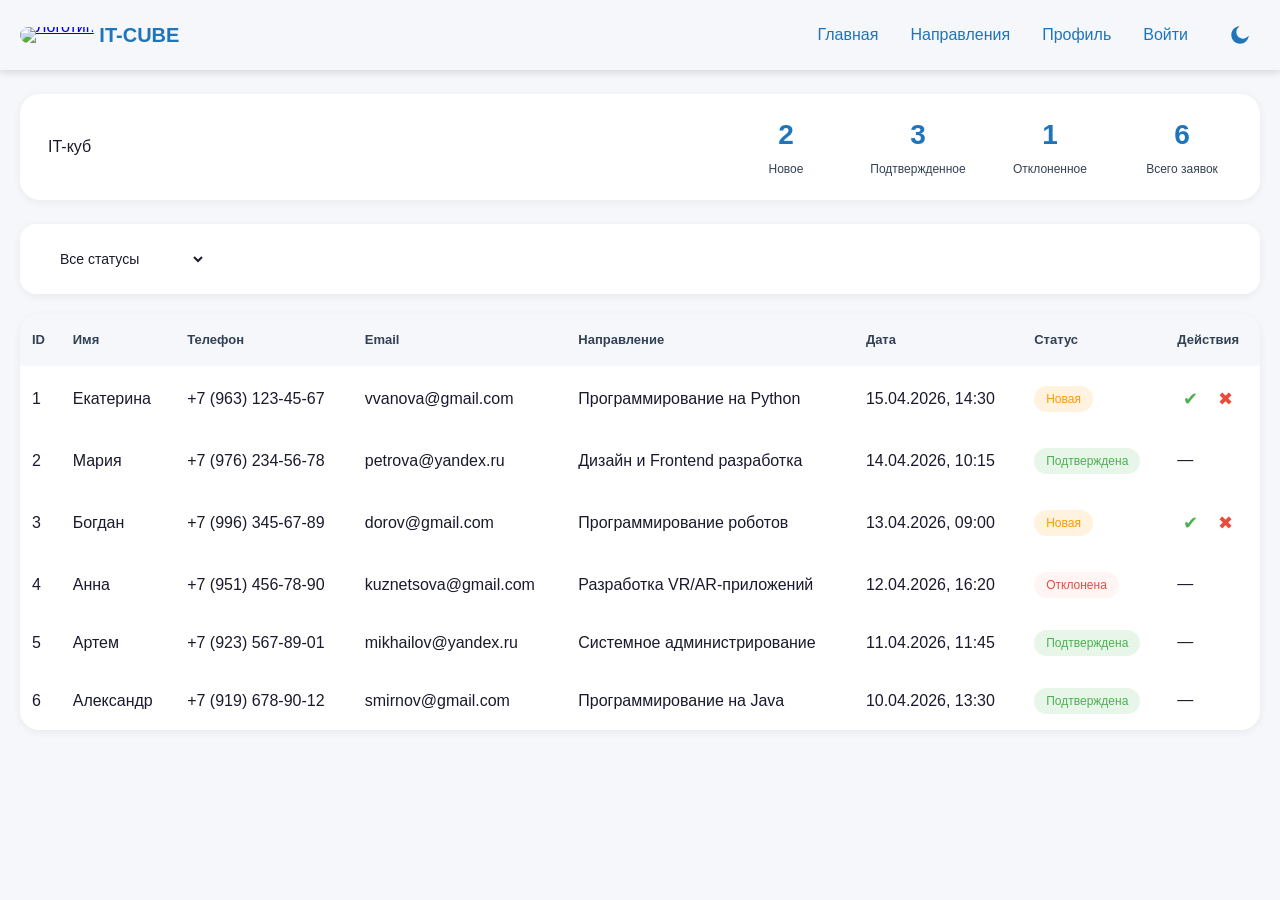
==== admin.html @ c3c3dd86 "Add files via upload" ====
<!DOCTYPE html>
<html lang="ru">

<head>
    <meta charset="UTF-8">
    <meta name="viewport" content="width=device-width, initial-scale=1.0, viewport-fit=cover">
    <title>IT-куб</title>
    <link rel="stylesheet" href="css/styles.css">
</head>

<body>
    <!-- шапка -->
    <header class="header">
        <div class="container">
            <div class="logo">
                <a href="index.html"><img src="https://itcube24.ru/static/assets/img/logo-it.png" alt="Логотип"></a>
                <span>IT-CUBE</span>
            </div>
            <nav class="nav">
                <a href="index.html" class="active">Главная</a>
                <a href="directions.html">Направления</a>
                <a href="profile.html">Профиль</a>
                <a href="login.html">Войти</a>
                <button class="theme-toggle" id="themeToggle" aria-label="Переключить тему">
                    <img src="img/moon1.svg" alt="Тёмная тема" id="themeIcon" width="24" height="24">
                </button>
            </nav>
            <button class="mobile-menu-btn">☰</button>
        </div>
    </header>

    <!-- шапка админ-панели с данными -->
    <div class="container">
        <header class="admin-header">
            <div class="logo">IT-куб</div>
            <div class="stats">
                <div class="stat"><span class="stat-value" id="newCount">0</span><span class="stat-label">Новое</span>
                </div>
                <div class="stat"><span class="stat-value" id="confirmedCount">0</span><span
                        class="stat-label">Подтвержденное</span></div>
                <div class="stat"><span class="stat-value" id="rejectedCount">0</span><span
                        class="stat-label">Отклоненное</span></div>
                <div class="stat"><span class="stat-value" id="totalCount">0</span><span class="stat-label">Всего
                        заявок</span></div>
            </div>
        </header>

        <!-- сортировка -->
        <div class="filter-bar">
            <select id="statusFilter">
                <option value="all">Все статусы</option>
                <option value="new">Новые</option>
                <option value="confirmed">Подтвержденные</option>
                <option value="rejected">Отклоненные</option>
            </select>
        </div>

        <!-- таблица -->
        <div class="table-wrapper">
            <table class="applications-table">
                <thead>
                    <tr>
                        <th>ID</th>
                        <th>Имя</th>
                        <th>Телефон</th>
                        <th>Email</th>
                        <th>Направление</th>
                        <th>Дата</th>
                        <th>Статус</th>
                        <th>Действия</th>
                    </tr>
                </thead>
                <tbody id="applicationsTable"></tbody>
            </table>
        </div>
    </div>

    <script src="js/script.js">
    </script>
</body>

</html>
---- css/styles.css ----
:root {
  --brand-blue: #1E75BB;
  --brand-blue-hover: #165a91;
  --error-red: #e74c3c;
  --bg-light: #f5f7fa;
  --bg-section: #f8fafc;
  --card-white: #ffffff;
  --input-bg: #f8f9fa;
  --text-dark: #1a1a2e;
  --text-gray: #334155;
  --text-muted: #64748b;
  --text-soft: #555555;
}

[data-theme="dark"] {
  --brand-blue: #4da3e0;
  --brand-blue-hover: #6bb5ea;
  --bg-light: #14171c;
  --bg-section: #1a1e25;
  --card-white: #1f232c;
  --input-bg: #262b35;
  --text-dark: #e8eaf0;
  --text-gray: #a8b0c0;
  --text-muted: #8892a6;
  --text-soft: #9aa3b2;
}

* {
  margin: 0;
  padding: 0;
  box-sizing: border-box;
}

body {
  font-family: 'Segoe UI', Roboto, sans-serif;
  background: var(--bg-light);
  color: var(--text-dark);
  line-height: 1.5;
}

.container {
  max-width: 1280px;
  margin: 0 auto;
  padding: 0 20px;
}

/* шапка */
.header {
  background: var(--bg-light);
  color: var(--brand-blue);
  position: sticky;
  top: 0;
  z-index: 100;
  box-shadow: 0 2px 8px rgba(0, 0, 0, 0.15);
}

.header .container {
  display: flex;
  justify-content: space-between;
  align-items: center;
  height: 70px;
}

.logo {
  display: flex;
  align-items: center;
  gap: 5px;
  line-height: 0;
}

.logo img {
  width: 65px;
  height: 50px;
  border-radius: 8px;
}

.logo span {
  font-size: 20px;
  font-weight: 700;
  color: var(--brand-blue);
}

.nav {
  display: flex;
  gap: 32px;
  align-items: center;
}

.nav a {
  color: var(--brand-blue);
  text-decoration: none;
  font-weight: 500;
}

.theme-toggle {
  background: none;
  border: none;
  cursor: pointer;
  padding: 8px;
  border-radius: 8px;
  display: flex;
  align-items: center;
  justify-content: center;
}

.theme-toggle:hover {
  background: rgba(30, 117, 187, 0.1);
}

.theme-toggle img {
  width: 24px;
  height: 24px;
  display: block;
}

[data-theme="dark"] .theme-toggle:hover {
  background: rgba(77, 163, 224, 0.15);
}

.mobile-menu-btn {
  display: none;
  background: none;
  border: none;
  color: var(--brand-blue);
  font-size: 24px;
  cursor: pointer;
}

/* подвал */
.footer-new {
  background: var(--brand-blue);
  padding: 40px 0;
  color: #ececec;
}

.footer-new .container {
  display: grid;
  grid-template-columns: auto 1fr auto;
  gap: 48px;
  align-items: center;
}

.footer-brand {
  display: flex;
  flex-direction: column;
  justify-content: center;
  height: 80px;
  gap: 24px;
}

.footer-brand h3 {
  font-size: 22px;
}

.footer-docs {
  display: flex;
  flex-direction: column;
  justify-content: center;
  height: 80px;
  gap: 6px;
}

.footer-docs a {
  color: #ececec;
  text-decoration: none;
}

.footer-logos {
  display: flex;
  gap: 16px;
  align-items: center;
}

.footer-logo-item {
  width: 100px;
  height: 90px;
  display: flex;
  align-items: center;
  justify-content: center;
  background: #ffffff;
}

.footer-logo-item img {
  max-width: 100%;
  max-height: 100%;
  object-fit: cover;
}

/* карточки направлений */
.direction-card,
.news-card {
  background: var(--card-white);
  border-radius: 16px;
  overflow: hidden;
  box-shadow: 0 2px 8px rgba(0, 0, 0, 0.06);
  text-decoration: none;
}

.direction-card {
  display: grid;
  grid-template-columns: 150px 1fr;
  min-height: 180px;
}

.card-image {
  display: flex;
  width: 100%;
  height: 100%;
  aspect-ratio: 1 / 1;
  align-items: center;
  justify-content: center;
}

.card-image img {
  width: 90%;
  height: 80%;
  display: block;
}

.card-name {
  display: flex;
  align-items: center;
  margin: 0;
  padding: 0 24px;
  font-size: 20px;
  font-weight: 600;
  color: var(--text-dark);
  line-height: 1.3;
}

/* слайдер */
.sliders,
.news-slider {
  overflow: hidden;
  position: relative;
}

.slider-track,
.news-track {
  display: flex;
  gap: 20px;
}

.slider-track {
  animation: slide 15s infinite;
}

.news-track {
  animation: newsSlide 15s infinite;
}

.slider-track .direction-card {
  flex: 0 0 calc((100% - 40px) / 3);
}

.news-card {
  flex: 0 0 calc((100% - 40px) / 3);
}

.news-image {
  width: 100%;
  height: 200px;
  overflow: hidden;
}

.news-image img {
  width: 100%;
  height: 100%;
  object-fit: cover;
}

.news-content {
  padding: 20px;
}

.news-title {
  font-size: 18px;
  font-weight: 700;
  color: var(--text-dark);
  margin: 0 0 10px;
  line-height: 1.4;
}

.news-description {
  font-size: 14px;
  color: var(--text-soft);
  line-height: 1.5;
  margin: 0;
}

/* страница направлений */
.direction-page {
  padding: 40px 0 60px;
  background: var(--bg-section);
  min-height: calc(100vh - 142px);
}

.hero-block {
  background: var(--card-white);
  border-radius: 20px;
  padding: 40px 48px;
  display: grid;
  grid-template-columns: 140px 1fr;
  align-items: center;
  gap: 32px;
  margin-bottom: 40px;
  box-shadow: 3px 3px 5px var(--brand-blue);
}

.hero-photo {
  width: 140px;
  height: 140px;
  border-radius: 12px;
  overflow: hidden;
}

.hero-photo img {
  width: 100%;
  height: 100%;
  object-fit: cover;
}

.hero-info h1 {
  font-size: 32px;
  font-weight: 700;
  color: var(--text-dark);
  margin: 0 0 10px;
}

.hero-info .age {
  font-size: 16px;
  color: var(--text-muted);
  font-weight: 500;
  margin: 0;
}

.info-grid {
  display: grid;
  grid-template-columns: 1.6fr 1fr;
  gap: 48px;
  margin-bottom: 40px;
}

.description-text {
  font-size: 15px;
  color: var(--text-gray);
  line-height: 1.6;
  margin: 0 0 28px;
}

.skills-section h2 {
  font-size: 20px;
  font-weight: 600;
  color: var(--text-dark);
  margin: 0 0 16px;
}

.skills-list {
  margin: 0;
  padding-left: 24px;
}

.skills-list li {
  font-size: 15px;
  color: var(--text-gray);
  line-height: 1.6;
  margin-bottom: 10px;
}

.sidebar {
  display: flex;
  flex-direction: column;
  gap: 24px;
}

.teachers-list {
  display: flex;
  flex-direction: column;
  gap: 24px;
}

.teacher-item {
  display: flex;
  align-items: center;
  gap: 16px;
}

.teacher-photo {
  width: 72px;
  height: 72px;
  border-radius: 50%;
  overflow: hidden;
  flex-shrink: 0;
}

.teacher-photo img {
  width: 100%;
  height: 100%;
  object-fit: cover;
}

.teacher-info h3 {
  font-size: 17px;
  font-weight: 600;
  color: var(--text-dark);
  margin: 0 0 4px;
}

.teacher-info p {
  font-size: 14px;
  color: var(--text-muted);
  margin: 0;
}

.enroll-btn {
  display: block;
  width: 400px;
  padding: 18px 32px;
  background: var(--brand-blue);
  color: #fff;
  border: none;
  margin-top: 30px;
  border-radius: 16px;
  font-size: 17px;
  font-weight: 600;
  text-decoration: none;
  text-align: center;
}

.enroll-btn:hover {
  background: var(--brand-blue-hover);
}

/* формы */
.form-page {
  min-height: calc(100vh - 142px);
  display: flex;
  align-items: center;
  justify-content: center;
  padding: 40px 20px;
  background: var(--bg-light);
}

.form-card {
  background: var(--card-white);
  width: 100%;
  max-width: 500px;
  padding: 40px;
  border-radius: 32px;
  box-shadow: 0 15px 35px rgba(0, 0, 0, 0.2);
}

.form-title {
  font-size: 28px;
  font-weight: 700;
  line-height: 1.2;
  margin-bottom: 30px;
  text-align: center;
  color: var(--text-dark);
}

.input-group {
  margin-bottom: 24px;
}

.input-field {
  width: 100%;
  padding: 16px 20px;
  border: 2px solid #eef1f5;
  border-radius: 12px;
  font-size: 16px;
  background: var(--input-bg);
  color: var(--text-dark);
  outline: none;
}

.input-field:focus {
  border-color: var(--brand-blue);
  background: var(--card-white);
}

.input-field.error {
  border-color: var(--error-red);
  background: #fff5f5;
}

.error-text {
  color: var(--error-red);
  font-size: 13px;
  margin-top: 8px;
  display: none;
  padding-left: 4px;
  font-weight: 500;
}

.checkbox-wrapper {
  display: flex;
  align-items: flex-start;
  gap: 12px;
  margin-bottom: 20px;
  font-size: 14px;
  color: var(--text-soft);
  line-height: 1.45;
  cursor: pointer;
}

.checkbox-wrapper input[type="checkbox"] {
  margin-top: 3px;
  width: 20px;
  height: 20px;
  cursor: pointer;
  accent-color: var(--brand-blue);
  flex-shrink: 0;
}

.checkbox-wrapper a {
  color: var(--brand-blue);
  text-decoration: none;
  border-bottom: 1px dashed var(--brand-blue);
}

.btn-submit {
  width: 100%;
  padding: 18px;
  background: var(--brand-blue);
  color: #fff;
  border: none;
  border-radius: 12px;
  font-size: 18px;
  font-weight: 700;
  cursor: pointer;
  margin-top: 10px;
  text-decoration: none;
  text-align: center;
}

.success-view {
  display: none;
  text-align: center;
  padding: 20px 0;
}

.success-view h3 {
  font-size: 24px;
  margin-bottom: 10px;
}

.success-view p {
  color: var(--text-muted);
  margin-bottom: 30px;
}

/*главная страница*/
.hero-main {
  background-image: url('https://itcube24.ru/static/assets/img/hero-bg.png');
  background-size: cover;
  background-position: center;
  background-repeat: no-repeat;
  min-height: 100vh;
  display: flex;
  align-items: center;
  position: relative;
  overflow: hidden;
}

[data-theme="dark"] .hero-main {
  background-image: linear-gradient(rgba(20, 23, 28, 0.6), rgba(20, 23, 28, 0.6)),
    url('https://itcube24.ru/static/assets/img/hero-bg.png');
}

.hero-content {
  display: grid;
  grid-template-columns: 1fr 1fr;
  gap: 60px;
  align-items: center;
}

.hero-text h1 {
  font-size: 55px;
  font-weight: 700;
  color: var(--brand-blue);
  margin: 0;
  line-height: 1.2;
}

.hero-image {
  display: flex;
  justify-content: center;
  align-items: center;
}

.hero-image img {
  max-width: 100%;
  height: auto;
}

.about-section {
  padding: 80px 0;
  background: var(--card-white);
}

.about-section h2 {
  font-size: 36px;
  text-align: center;
  margin-bottom: 32px;
  color: var(--text-dark);
}

.about-text {
  max-width: 900px;
  margin: 0 auto;
  font-size: 17px;
  line-height: 1.7;
  color: var(--text-soft);
  text-align: center;
}

.news-section {
  padding: 80px 0;
  background: var(--bg-section);
}

.news-header {
  display: flex;
  justify-content: space-between;
  align-items: center;
  margin-bottom: 40px;
}

.news-header h2 {
  font-size: 36px;
  color: var(--text-dark);
  margin: 0;
}

.directions-header {
  display: flex;
  justify-content: space-between;
  align-items: center;
  margin-bottom: 40px;
}

.directions-header h2 {
  font-size: 36px;
  color: var(--text-dark);
  margin: 0;
}

.catalog-link {
  color: var(--brand-blue);
  text-decoration: none;
  font-size: 16px;
  font-weight: 600;
}

.catalog-link:hover {
  color: var(--brand-blue-hover);
  text-decoration: underline;
}

.home-page .directions-section {
  min-height: auto;
  padding: 80px 0;
}

.directions-section {
  padding: 60px 0;
  background: var(--bg-section);
}

.directions-section h1 {
  font-size: 32px;
  margin-bottom: 32px;
  color: var(--text-dark);
  text-align: center;
}

.directions-grid {
  display: grid;
  grid-template-columns: repeat(auto-fit, minmax(360px, 1fr));
  gap: 20px;
}

.contacts-section {
  padding: 80px 0;
  background: var(--card-white);
}

.contacts-section h2 {
  font-size: 36px;
  text-align: center;
  margin-bottom: 48px;
  color: var(--text-dark);
}

.contacts-wrapper {
  display: grid;
  grid-template-columns: 1fr 420px;
  gap: 40px;
  align-items: stretch;
}

.map-container {
  border-radius: 20px;
  overflow: hidden;
  box-shadow: 0 4px 20px rgba(0, 0, 0, 0.08);
  min-height: 450px;
}

#yandex-map {
  width: 100%;
  height: 100%;
}

.contacts-info {
  display: flex;
  flex-direction: column;
  gap: 32px;
  justify-content: center;
}

.contact-item {
  display: flex;
  align-items: center;
  gap: 20px;
  padding: 16px 0;
}

.contact-icon {
  flex-shrink: 0;
  width: 32px;
  height: 32px;
  object-fit: contain;
}

.contact-text p {
  margin: 0;
  font-size: 18px;
  color: var(--text-dark);
  font-weight: 600;
  line-height: 1.4;
}

.contact-text a {
  color: var(--text-dark);
  text-decoration: none;
}

[data-theme="dark"] .contact-icon {
  filter: brightness(0) invert(1);
}

@keyframes newsSlide {

  0%,
  20% {
    transform: translateX(0);
  }

  33%,
  53% {
    transform: translateX(calc(-33.333%));
  }

  66%,
  86% {
    transform: translateX(calc(-66.666%));
  }

  100% {
    transform: translateX(0);
  }
}

@keyframes slide {

  0%,
  20% {
    transform: translateX(0);
  }

  33%,
  53% {
    transform: translateX(calc(-33.333%));
  }

  66%,
  86% {
    transform: translateX(calc(-66.666%));
  }

  100% {
    transform: translateX(0);
  }
}

/* админ-панель */
.admin-header {
  background: var(--card-white);
  border-radius: 20px;
  padding: 20px 28px;
  display: flex;
  justify-content: space-between;
  align-items: center;
  margin: 24px 0;
  box-shadow: 0 2px 8px rgba(0, 0, 0, 0.06);
}

.stats {
  display: flex;
  gap: 32px;
  flex-wrap: wrap;
}

.stat {
  text-align: center;
  min-width: 100px;
}

.stat-value {
  display: block;
  font-size: 28px;
  font-weight: 700;
  color: var(--brand-blue);
}

.stat-label {
  font-size: 12px;
  color: var(--text-gray);
}

.filter-bar {
  background: var(--card-white);
  padding: 16px 20px;
  border-radius: 16px;
  margin-bottom: 20px;
  display: flex;
  gap: 16px;
  align-items: center;
  box-shadow: 0 2px 8px rgba(0, 0, 0, 0.06);
}

.filter-bar select {
  padding: 10px 16px;
  border: 1px solid var(--border-color);
  border-radius: 10px;
  font-size: 14px;
  background: var(--card-white);
  color: var(--text-dark);
}

.table-wrapper {
  background: var(--card-white);
  border-radius: 20px;
  overflow-x: auto;
  box-shadow: 0 2px 8px rgba(0, 0, 0, 0.06);
}

.applications-table {
  width: 100%;
  border-collapse: collapse;
  min-width: 800px;
}

.applications-table th,
.applications-table td {
  padding: 16px 12px;
  text-align: left;
  border-bottom: 1px solid var(--border-color);
  color: var(--text-dark);
}

.applications-table th {
  background: var(--bg-light);
  font-weight: 600;
  color: var(--text-gray);
  font-size: 13px;
}

.applications-table tbody tr,
.applications-table tbody tr:nth-child(even),
.applications-table tbody tr:nth-child(odd) {
  background-color: var(--card-white) !important;
}

.applications-table tbody tr:hover {
  background-color: #f0f7ff !important;
}

[data-theme="dark"] .applications-table tbody tr,
[data-theme="dark"] .applications-table tbody tr:nth-child(even),
[data-theme="dark"] .applications-table tbody tr:nth-child(odd) {
  background-color: var(--card-white) !important;
}

[data-theme="dark"] .applications-table tbody tr:hover {
  background-color: #2a2f38 !important;
}

[data-theme="dark"] .applications-table th {
  background: #2a2f38;
  color: #c8d0dc;
}

.status-badge {
  display: inline-block;
  padding: 4px 12px;
  border-radius: 20px;
  font-size: 12px;
  font-weight: 500;
}

.status-new {
  background: #fff3e0;
  color: #ff9800;
}

.status-confirmed {
  background: #e8f5e9;
  color: #4caf50;
}

.status-rejected {
  background: #fff5f5;
  color: var(--error-red);
}

.action-btns {
  display: flex;
  gap: 8px;
}

.btn-icon {
  background: none;
  border: none;
  cursor: pointer;
  font-size: 18px;
  padding: 6px;
  border-radius: 8px;
}

.btn-icon:hover {
  background: var(--bg-light);
}

.btn-icon.confirm {
  color: #4caf50;
}

.btn-icon.delete {
  color: var(--error-red);
}

/* адаптивность */
@media (max-width: 1024px) {
  .hero-content {
    grid-template-columns: 1fr;
    text-align: center;
    gap: 40px;
  }

  .hero-text h1 {
    font-size: 42px;
  }

  .hero-image {
    order: -1;
  }

  .hero-image img {
    max-width: 300px;
  }

  .contacts-wrapper {
    grid-template-columns: 1fr;
  }

  .map-container {
    min-height: 400px;
  }

  .slider-track .direction-card,
  .news-card {
    flex: 0 0 calc((100% - 20px) / 2);
  }

  @keyframes newsSlide {

    0%,
    20% {
      transform: translateX(0);
    }

    33%,
    53% {
      transform: translateX(calc(-50% - 10px));
    }

    66%,
    86% {
      transform: translateX(calc(-100% - 20px));
    }

    100% {
      transform: translateX(0);
    }
  }

  @keyframes slide {

    0%,
    20% {
      transform: translateX(0);
    }

    33%,
    53% {
      transform: translateX(calc(-50% - 10px));
    }

    66%,
    86% {
      transform: translateX(calc(-100% - 20px));
    }

    100% {
      transform: translateX(0);
    }
  }
}

@media (max-width: 900px) {
  .hero-block {
    grid-template-columns: 1fr;
    text-align: center;
    padding: 32px 24px;
  }

  .hero-photo {
    margin: 0 auto;
  }

  .info-grid {
    grid-template-columns: 1fr;
    gap: 32px;
  }
}

@media (max-width: 768px) {
  .nav {
    display: none;
  }

  .mobile-menu-btn {
    display: block;
  }

  .header .container {
    padding: 0 16px;
  }

  .nav.active {
    display: flex;
    flex-direction: column;
    position: absolute;
    top: 70px;
    left: 0;
    width: 100%;
    background: var(--bg-light);
    padding: 20px;
    box-shadow: 0 4px 20px rgba(0, 0, 0, 0.15);
    gap: 16px;
    align-items: flex-start;
  }

  .nav.active .theme-toggle {
    align-self: flex-start;
    margin-top: 8px;
  }

  .footer-new .container {
    grid-template-columns: 1fr;
    gap: 24px;
    text-align: center;
  }

  .footer-brand {
    align-items: center;
  }

  .footer-docs {
    align-items: center;
  }

  .footer-logos {
    justify-content: center;
  }

  .footer-logo-item {
    width: 100px;
    height: 100px;
  }
}

@media (max-width: 640px) {
  .hero-main {
    min-height: calc(100vh - 70px);
    padding: 40px 0;
  }

  .hero-text h1 {
    font-size: 32px;
  }

  .hero-image img {
    max-width: 240px;
  }

  .about-section,
  .contacts-section,
  .news-section {
    padding: 60px 0;
  }

  .home-page .directions-section {
    padding-bottom: 30px;
  }

  .about-section h2,
  .directions-header h2,
  .contacts-section h2,
  .news-header h2 {
    font-size: 28px;
  }

  .about-text {
    font-size: 15px;
  }

  .directions-header {
    flex-direction: column;
    align-items: flex-start;
    gap: 12px;
  }

  .contact-item {
    gap: 16px;
    padding: 12px 0;
  }

  .contact-icon {
    width: 28px;
    height: 28px;
  }

  .contact-text p {
    font-size: 16px;
  }

  .map-container {
    min-height: 350px;
  }

  .slider-track .direction-card,
  .news-card {
    flex: 0 0 100%;
  }

  @keyframes newsSlide {

    0%,
    20% {
      transform: translateX(0);
    }

    33%,
    53% {
      transform: translateX(calc(-100% - 20px));
    }

    66%,
    86% {
      transform: translateX(calc(-200% - 40px));
    }

    100% {
      transform: translateX(0);
    }
  }

  @keyframes slide {

    0%,
    20% {
      transform: translateX(0);
    }

    33%,
    53% {
      transform: translateX(calc(-100% - 20px));
    }

    66%,
    86% {
      transform: translateX(calc(-200% - 40px));
    }

    100% {
      transform: translateX(0);
    }
  }
}

@media (max-width: 600px) {
  .directions-grid {
    grid-template-columns: 1fr;
  }

  .admin-header {
    flex-direction: column;
    align-items: center;
    text-align: center;
    gap: 16px;
  }

  .stats {
    justify-content: center;
    width: 100%;
    gap: 20px;
  }

  .direction-card {
    grid-template-columns: 120px 1fr;
  }

  .card-name {
    font-size: 18px;
    padding: 0 16px;
  }

  .form-card {
    padding: 30px 20px;
  }

  .form-title {
    font-size: 24px;
  }
}
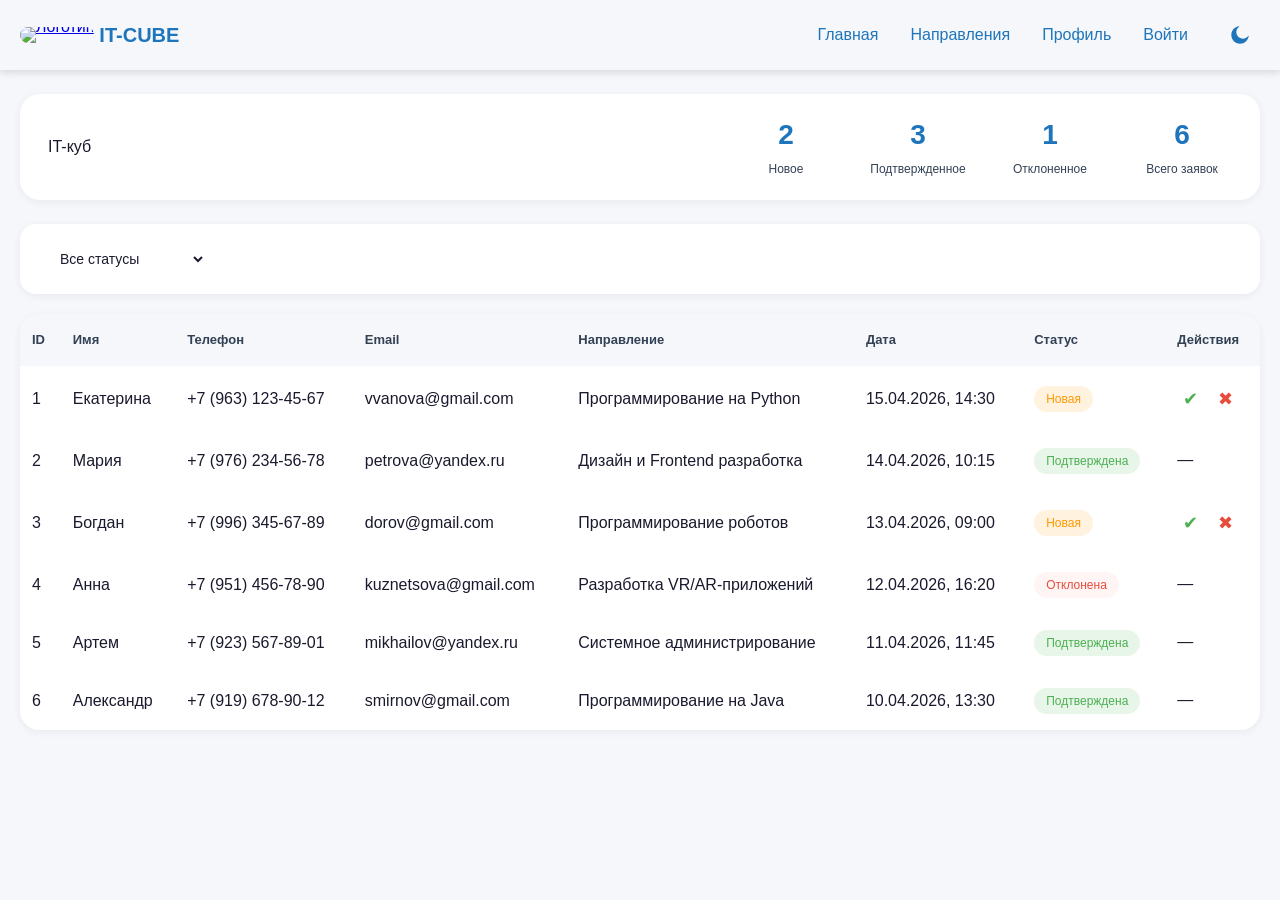
==== commit 3ce73b97: "Update admin.html" ====
--- a/admin.html
+++ b/admin.html
@@ -30,53 +30,56 @@
     </header>
 
     <!-- шапка админ-панели с данными -->
-    <div class="container">
-        <header class="admin-header">
-            <div class="logo">IT-куб</div>
-            <div class="stats">
-                <div class="stat"><span class="stat-value" id="newCount">0</span><span class="stat-label">Новое</span>
+    <main>
+        <div class="container">
+            <header class="admin-header">
+                <div class="logo">IT-куб</div>
+                <div class="stats">
+                    <div class="stat"><span class="stat-value" id="newCount">0</span><span
+                            class="stat-label">Новое</span>
+                    </div>
+                    <div class="stat"><span class="stat-value" id="confirmedCount">0</span><span
+                            class="stat-label">Подтвержденное</span></div>
+                    <div class="stat"><span class="stat-value" id="rejectedCount">0</span><span
+                            class="stat-label">Отклоненное</span></div>
+                    <div class="stat"><span class="stat-value" id="totalCount">0</span><span class="stat-label">Всего
+                            заявок</span></div>
                 </div>
-                <div class="stat"><span class="stat-value" id="confirmedCount">0</span><span
-                        class="stat-label">Подтвержденное</span></div>
-                <div class="stat"><span class="stat-value" id="rejectedCount">0</span><span
-                        class="stat-label">Отклоненное</span></div>
-                <div class="stat"><span class="stat-value" id="totalCount">0</span><span class="stat-label">Всего
-                        заявок</span></div>
+            </header>
+
+            <!-- сортировка -->
+            <div class="filter-bar">
+                <select id="statusFilter" label="Фильтр по статусу">
+                    <option value="all">Все статусы</option>
+                    <option value="new">Новые</option>
+                    <option value="confirmed">Подтвержденные</option>
+                    <option value="rejected">Отклоненные</option>
+                </select>
             </div>
-        </header>
 
-        <!-- сортировка -->
-        <div class="filter-bar">
-            <select id="statusFilter">
-                <option value="all">Все статусы</option>
-                <option value="new">Новые</option>
-                <option value="confirmed">Подтвержденные</option>
-                <option value="rejected">Отклоненные</option>
-            </select>
+            <!-- таблица -->
+            <div class="table-wrapper">
+                <table class="applications-table">
+                    <thead>
+                        <tr>
+                            <th>ID</th>
+                            <th>Имя</th>
+                            <th>Телефон</th>
+                            <th>Email</th>
+                            <th>Направление</th>
+                            <th>Дата</th>
+                            <th>Статус</th>
+                            <th>Действия</th>
+                        </tr>
+                    </thead>
+                    <tbody id="applicationsTable"></tbody>
+                </table>
+            </div>
         </div>
-
-        <!-- таблица -->
-        <div class="table-wrapper">
-            <table class="applications-table">
-                <thead>
-                    <tr>
-                        <th>ID</th>
-                        <th>Имя</th>
-                        <th>Телефон</th>
-                        <th>Email</th>
-                        <th>Направление</th>
-                        <th>Дата</th>
-                        <th>Статус</th>
-                        <th>Действия</th>
-                    </tr>
-                </thead>
-                <tbody id="applicationsTable"></tbody>
-            </table>
-        </div>
-    </div>
+    </main>
 
     <script src="js/script.js">
     </script>
 </body>
 
-</html>+</html>
--- a/css/styles.css
+++ b/css/styles.css
@@ -215,6 +215,7 @@
   width: 90%;
   height: 80%;
   display: block;
+  object-fit: cover;
 }
 
 .card-name {
@@ -491,6 +492,7 @@
   display: none;
   padding-left: 4px;
   font-weight: 500;
+  padding-bottom: 10px;
 }
 
 .checkbox-wrapper {
@@ -951,8 +953,113 @@
   color: var(--error-red);
 }
 
+/* страница профиля */
+.profile-page {
+  min-height: calc(100vh - 142px);
+  padding: 40px 0 80px;
+  background: var(--bg-section);
+}
+
+.profile-card {
+  background: var(--card-white);
+  border-radius: 20px;
+  padding: 32px 40px;
+  box-shadow: var(--shadow-sm);
+}
+
+.profile-header {
+  display: flex;
+  align-items: center;
+  gap: 24px;
+  margin-bottom: 32px;
+}
+
+.profile-avatar {
+  width: 120px;
+  height: 120px;
+  border-radius: 50%;
+  overflow: hidden;
+}
+
+.profile-avatar img {
+  width: 100%;
+  height: 100%;
+  object-fit: cover;
+}
+
+.profile-info h1 {
+  font-size: 28px;
+  font-weight: 700;
+  color: var(--text-dark);
+  margin: 0 0 8px;
+}
+
+.profile-birthdate {
+  font-size: 15px;
+  color: var(--text-gray);
+  margin: 0;
+}
+
+.profile-content {
+  display: grid;
+  grid-template-columns: 1fr 320px;
+  gap: 32px;
+  align-items: start;
+}
+
+.info-row {
+  display: grid;
+  grid-template-columns: 1fr 1fr;
+  gap: 32px;
+  margin-bottom: 24px;
+}
+
+.info-item label {
+  display: block;
+  font-size: 14px;
+  font-weight: 600;
+  color: var(--text-dark);
+  margin-bottom: 10px;
+}
+
+.info-item p {
+  font-size: 15px;
+  color: var(--text-gray);
+  margin: 0;
+  padding: 10px 0;
+}
+
+.profile-menu {
+  display: flex;
+  flex-direction: column;
+  gap: 12px;
+}
+
+.profile-menu-item {
+  background: var(--card-white);
+  border-radius: 12px;
+  padding: 16px 20px;
+  display: flex;
+  justify-content: space-between;
+  align-items: center;
+  text-decoration: none;
+  color: var(--text-dark);
+  font-weight: 500;
+  box-shadow: var(--shadow-sm);
+}
+
+.profile-menu-item:hover {
+  background: var(--bg-light);
+}
+
+.profile-menu-item .arrow {
+  font-size: 20px;
+  color: var(--brand-blue);
+}
+
 /* адаптивность */
 @media (max-width: 1024px) {
+
   .hero-content {
     grid-template-columns: 1fr;
     text-align: center;
@@ -979,57 +1086,6 @@
     min-height: 400px;
   }
 
-  .slider-track .direction-card,
-  .news-card {
-    flex: 0 0 calc((100% - 20px) / 2);
-  }
-
-  @keyframes newsSlide {
-
-    0%,
-    20% {
-      transform: translateX(0);
-    }
-
-    33%,
-    53% {
-      transform: translateX(calc(-50% - 10px));
-    }
-
-    66%,
-    86% {
-      transform: translateX(calc(-100% - 20px));
-    }
-
-    100% {
-      transform: translateX(0);
-    }
-  }
-
-  @keyframes slide {
-
-    0%,
-    20% {
-      transform: translateX(0);
-    }
-
-    33%,
-    53% {
-      transform: translateX(calc(-50% - 10px));
-    }
-
-    66%,
-    86% {
-      transform: translateX(calc(-100% - 20px));
-    }
-
-    100% {
-      transform: translateX(0);
-    }
-  }
-}
-
-@media (max-width: 900px) {
   .hero-block {
     grid-template-columns: 1fr;
     text-align: center;
@@ -1044,9 +1100,67 @@
     grid-template-columns: 1fr;
     gap: 32px;
   }
+
+  .profile-content {
+    grid-template-columns: 1fr;
+  }
+
+  .profile-menu {
+    order: -1;
+  }
+
+  .slider-track .direction-card,
+  .news-card {
+    flex: 0 0 calc((100% - 20px) / 2);
+  }
+
+  @keyframes slide {
+
+    0%,
+    20% {
+      transform: translateX(0);
+    }
+
+    33%,
+    53% {
+      transform: translateX(calc(-50% - 10px));
+    }
+
+    66%,
+    86% {
+      transform: translateX(calc(-100% - 20px));
+    }
+
+    100% {
+      transform: translateX(0);
+    }
+  }
+
+  @keyframes newsSlide {
+
+    0%,
+    20% {
+      transform: translateX(0);
+    }
+
+    33%,
+    53% {
+      transform: translateX(calc(-50% - 10px));
+    }
+
+    66%,
+    86% {
+      transform: translateX(calc(-100% - 20px));
+    }
+
+    100% {
+      transform: translateX(0);
+    }
+  }
 }
 
 @media (max-width: 768px) {
+
   .nav {
     display: none;
   }
@@ -1084,10 +1198,7 @@
     text-align: center;
   }
 
-  .footer-brand {
-    align-items: center;
-  }
-
+  .footer-brand,
   .footer-docs {
     align-items: center;
   }
@@ -1100,9 +1211,7 @@
     width: 100px;
     height: 100px;
   }
-}
-
-@media (max-width: 640px) {
+
   .hero-main {
     min-height: calc(100vh - 70px);
     padding: 40px 0;
@@ -1114,6 +1223,10 @@
 
   .hero-image img {
     max-width: 240px;
+  }
+
+  .enroll-btn {
+    width: 100%;
   }
 
   .about-section,
@@ -1166,7 +1279,7 @@
     flex: 0 0 100%;
   }
 
-  @keyframes newsSlide {
+  @keyframes slide {
 
     0%,
     20% {
@@ -1188,7 +1301,7 @@
     }
   }
 
-  @keyframes slide {
+  @keyframes newsSlide {
 
     0%,
     20% {
@@ -1209,9 +1322,29 @@
       transform: translateX(0);
     }
   }
-}
-
-@media (max-width: 600px) {
+
+  .profile-header {
+    flex-direction: column;
+    text-align: center;
+    padding: 24px;
+  }
+
+  .profile-info h1 {
+    font-size: 22px;
+  }
+
+  .info-row {
+    grid-template-columns: 1fr;
+    gap: 16px;
+  }
+
+  .profile-info-block {
+    padding: 20px;
+  }
+}
+
+@media (max-width: 480px) {
+
   .directions-grid {
     grid-template-columns: 1fr;
   }
@@ -1245,4 +1378,4 @@
   .form-title {
     font-size: 24px;
   }
-}+}
